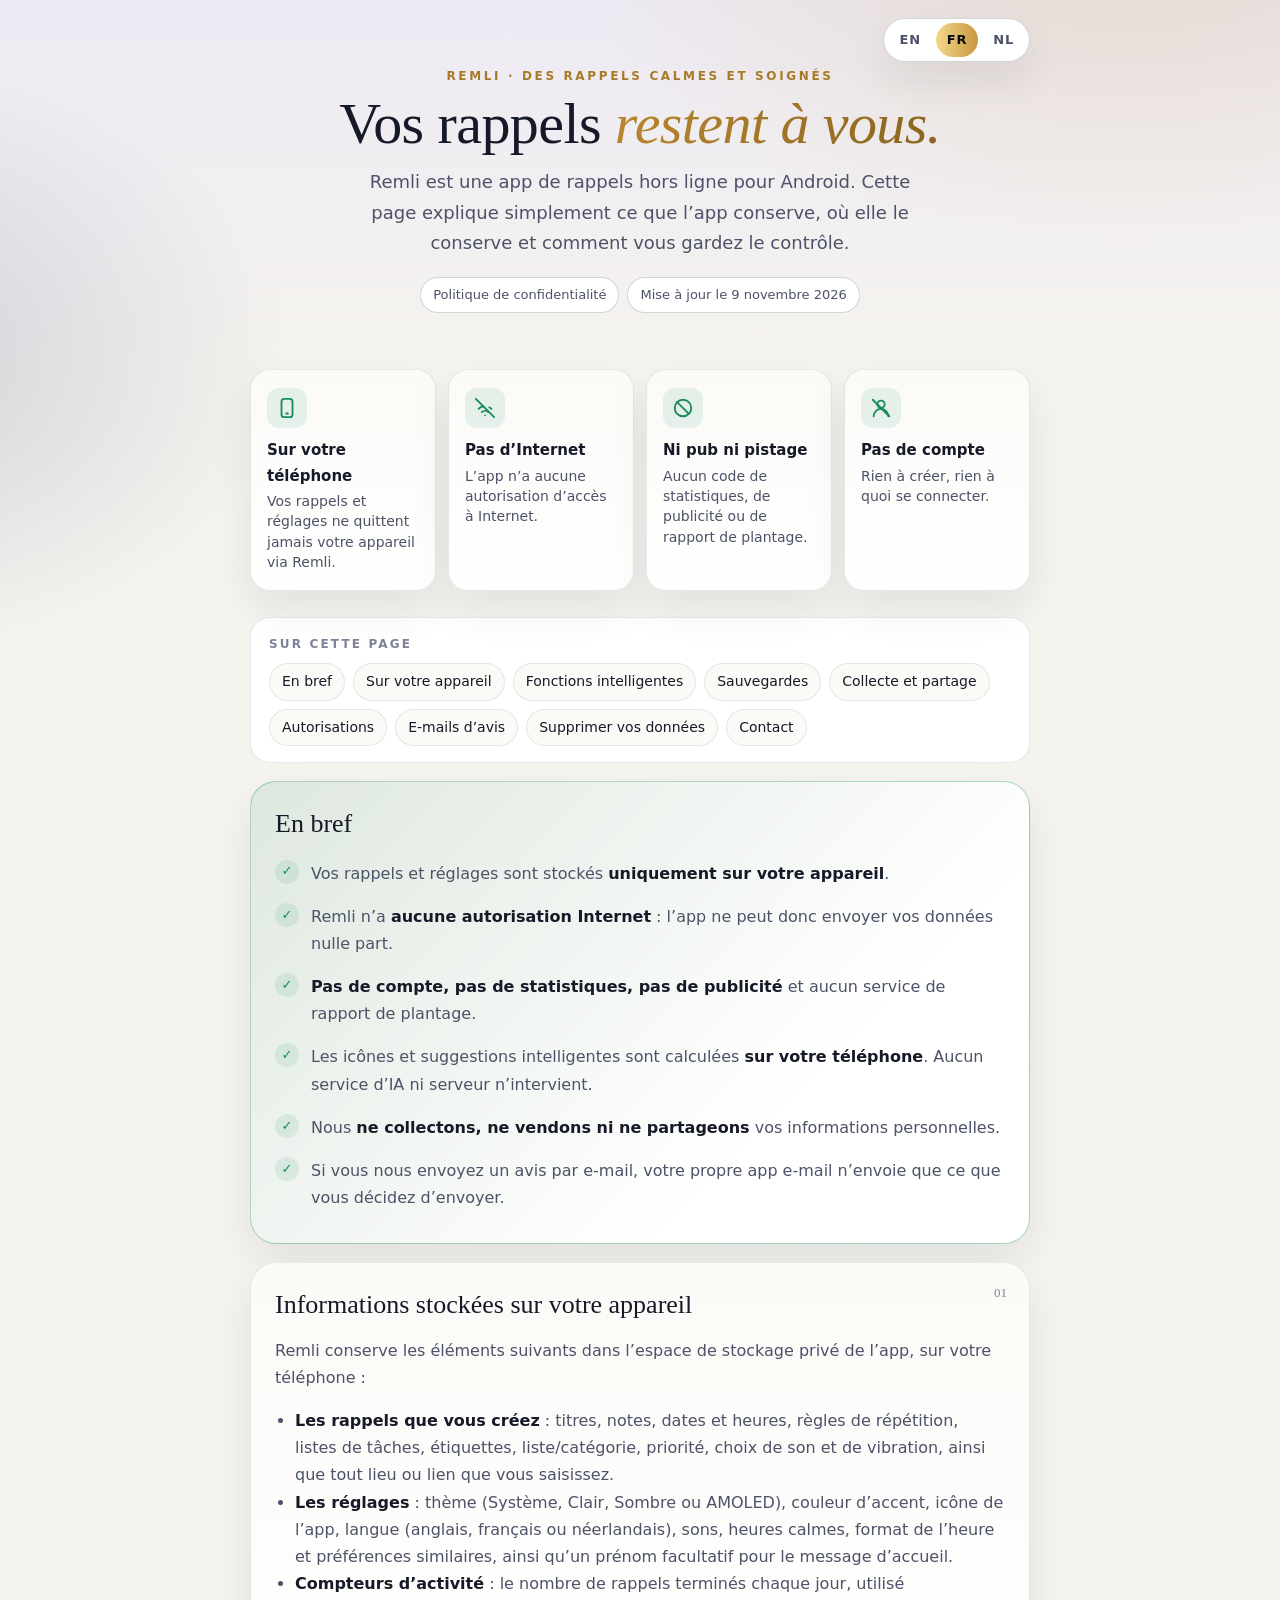
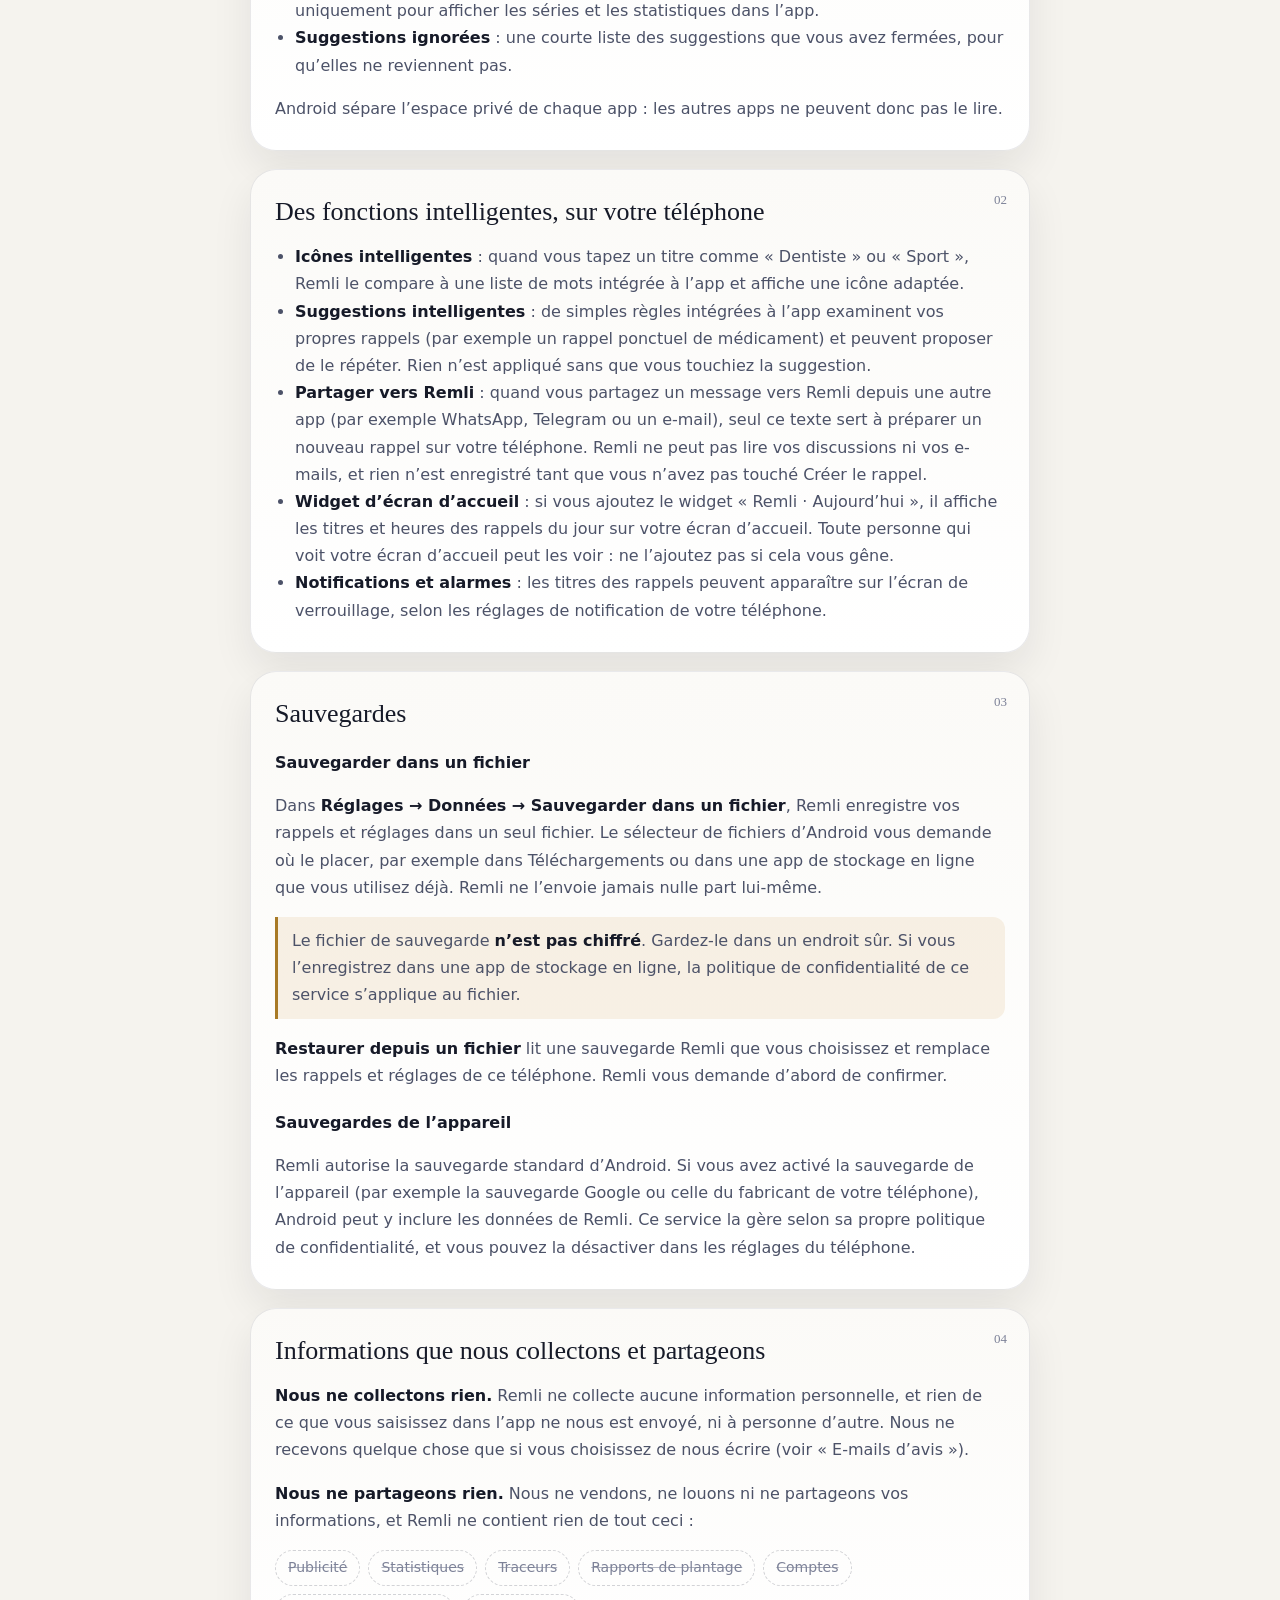
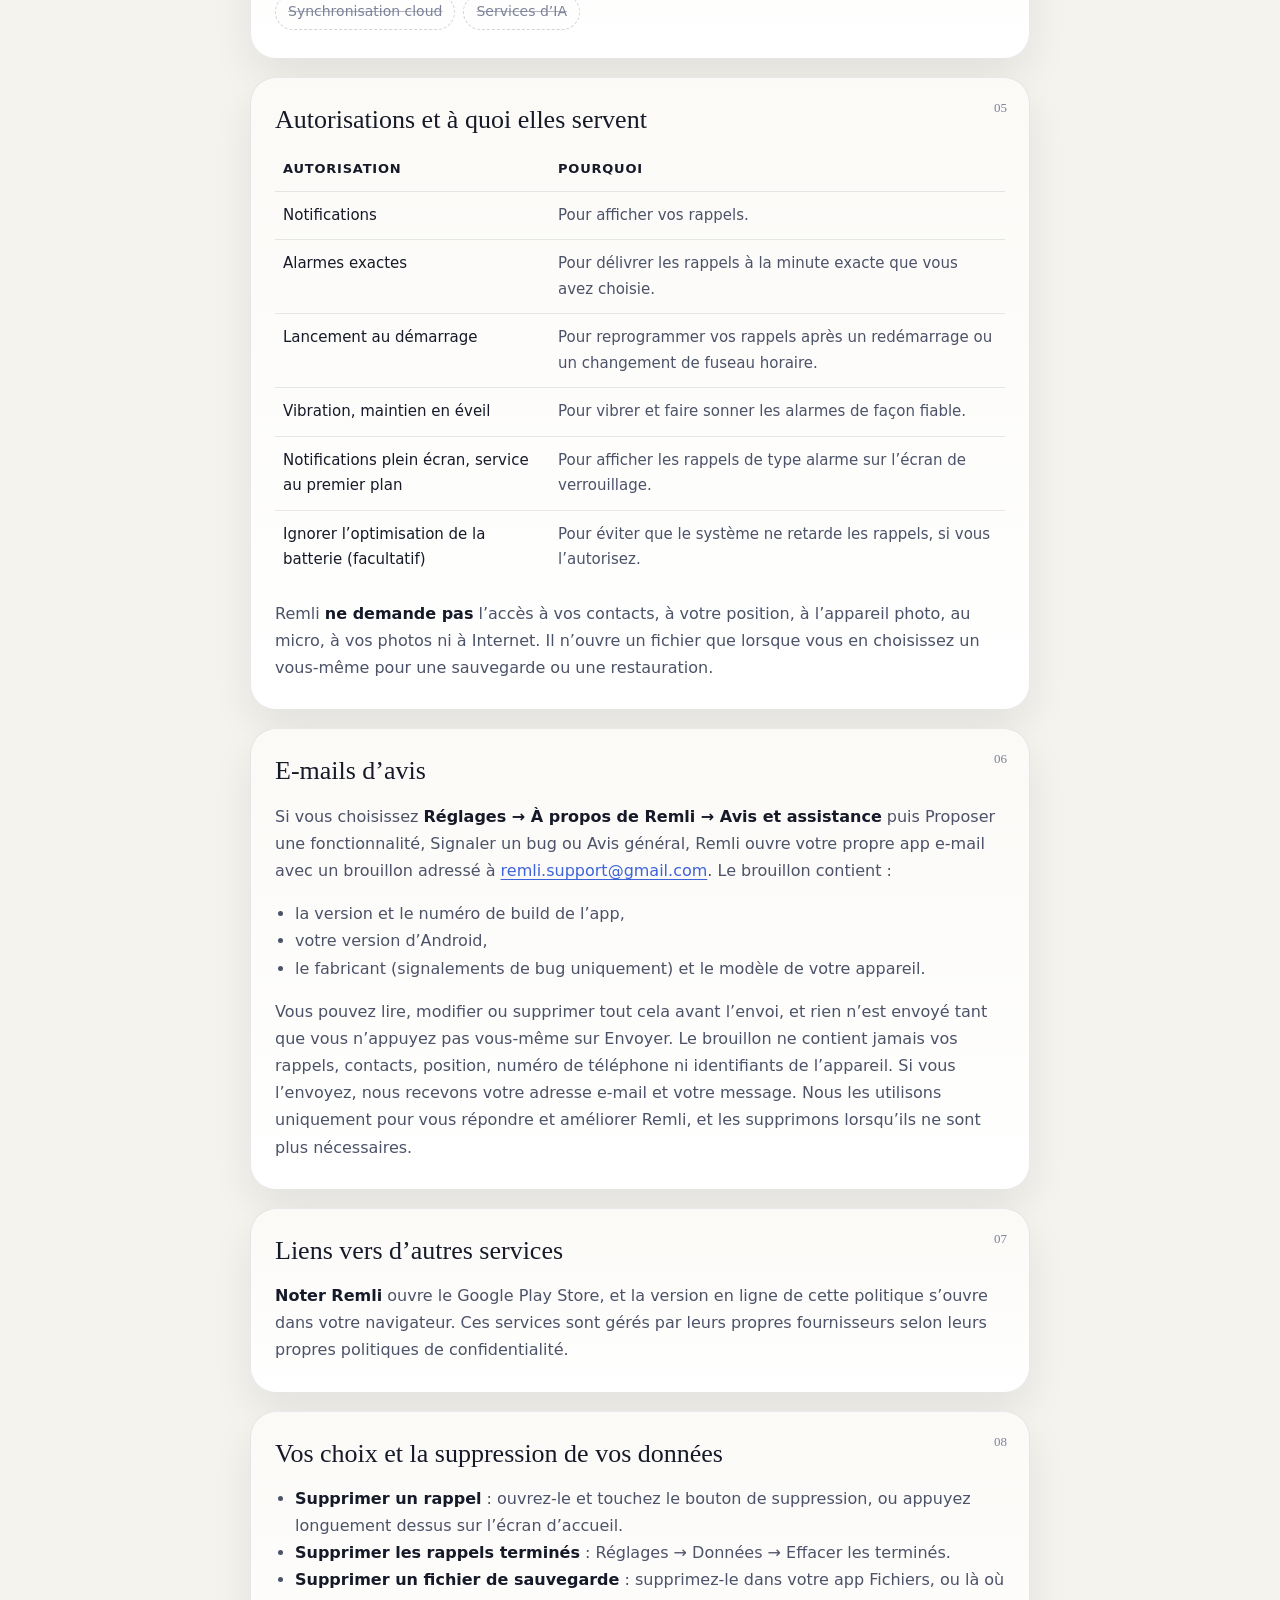
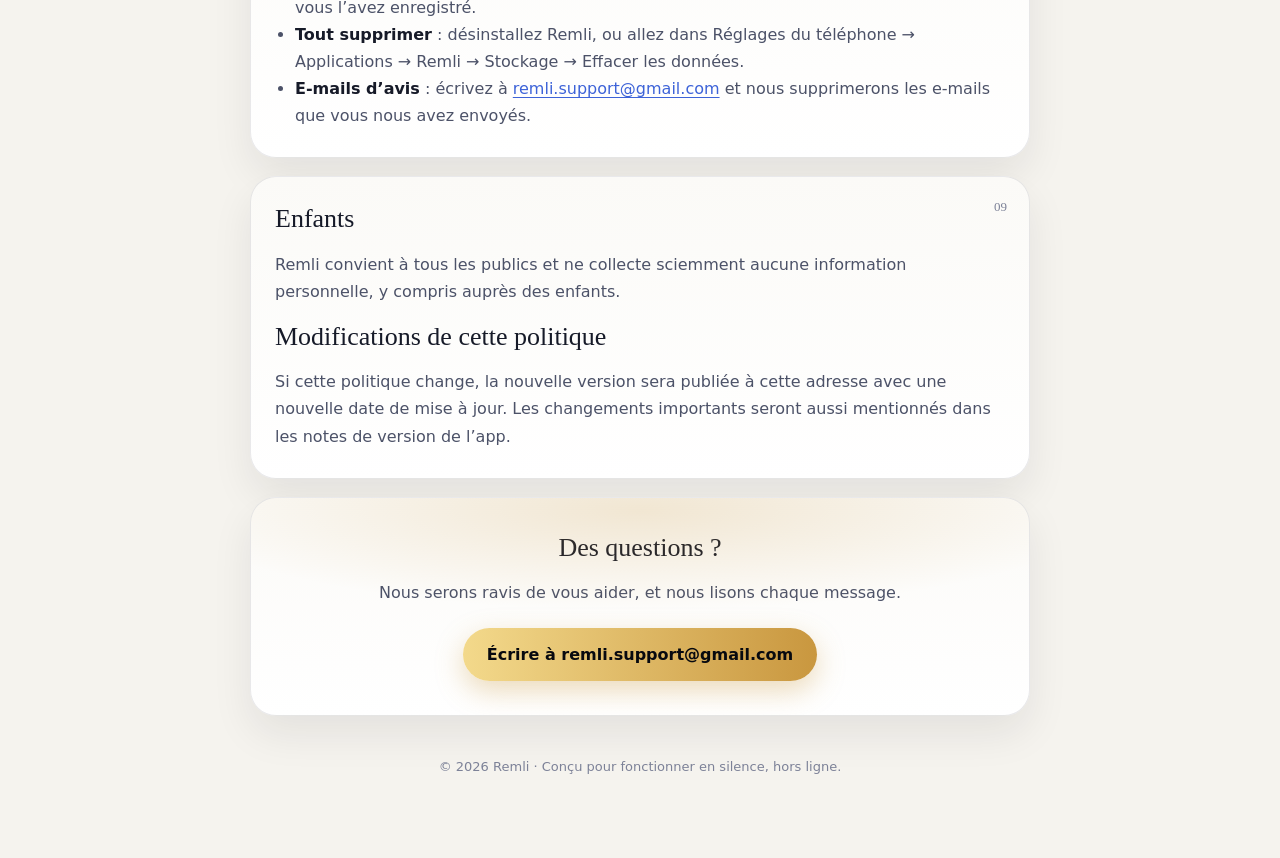
==== fr/index.html @ e9b21395 "Privacy policy in English, French and Dutch; remove old logo; use new Emerald icon for the tab Co-Au" ====
<!doctype html>
<html lang="fr">
<head>
<meta charset="utf-8">
<meta name="viewport" content="width=device-width, initial-scale=1">
<title>Remli – Politique de confidentialité</title>
<meta name="description" content="Comment Remli, l’app de rappels hors ligne pour Android, traite vos informations. En bref : tout reste sur votre téléphone.">
<meta name="robots" content="index, follow">
<meta name="theme-color" content="#07090f" media="(prefers-color-scheme: dark)">
<meta name="theme-color" content="#f5f3ee" media="(prefers-color-scheme: light)">
<meta property="og:title" content="Remli – Politique de confidentialité">
<meta property="og:description" content="Vos rappels restent sur votre téléphone. Pas de compte, pas de publicité, pas de pistage, pas d’accès à Internet.">
<meta property="og:type" content="website">
<link rel="alternate" hreflang="en" href="https://remli-app.github.io/privacy/">
<link rel="alternate" hreflang="fr" href="https://remli-app.github.io/privacy/fr/">
<link rel="alternate" hreflang="nl" href="https://remli-app.github.io/privacy/nl/">
<link rel="alternate" hreflang="x-default" href="https://remli-app.github.io/privacy/">
<link rel="icon" type="image/png" href="../favicon.png">
<link rel="apple-touch-icon" href="../apple-touch-icon.png">
<link rel="stylesheet" href="../style.css">
</head>
<body>
<div class="sky" aria-hidden="true"></div>
<main>
  <nav class="langs" aria-label="Langue">
    <a href="../?lang=en" hreflang="en" lang="en">EN</a>
    <a href="./" hreflang="fr" lang="fr" aria-current="page">FR</a>
    <a href="../nl/" hreflang="nl" lang="nl">NL</a>
  </nav>
  <header class="hero">
    <p class="over">Remli · Des rappels calmes et soignés</p>
    <h1>Vos rappels <em>restent à vous.</em></h1>
    <p class="lede">Remli est une app de rappels hors ligne pour Android. Cette page explique simplement ce que l’app conserve, où elle le conserve et comment vous gardez le contrôle.</p>
    <div class="meta"><span class="pill">Politique de confidentialité</span><span class="pill">Mise à jour le 9 novembre 2026</span></div>
  </header>

  <div class="glance reveal" role="list">
    <div class="tile" role="listitem"><div class="ic"><svg viewBox="0 0 24 24" fill="none" stroke="currentColor" stroke-width="2" stroke-linecap="round" stroke-linejoin="round"><rect x="6" y="2" width="12" height="20" rx="3"/><path d="M11 18h2"/></svg></div><b>Sur votre téléphone</b><span>Vos rappels et réglages ne quittent jamais votre appareil via Remli.</span></div>
    <div class="tile" role="listitem"><div class="ic"><svg viewBox="0 0 24 24" fill="none" stroke="currentColor" stroke-width="2" stroke-linecap="round" stroke-linejoin="round"><path d="M2 2l20 20"/><path d="M8.5 16.5a5 5 0 0 1 7 0"/><path d="M5 12.9a10 10 0 0 1 5.2-2.8"/><path d="M19 12.9a10 10 0 0 0-2.3-1.6"/><path d="M12 20h.01"/></svg></div><b>Pas d’Internet</b><span>L’app n’a aucune autorisation d’accès à Internet.</span></div>
    <div class="tile" role="listitem"><div class="ic"><svg viewBox="0 0 24 24" fill="none" stroke="currentColor" stroke-width="2" stroke-linecap="round" stroke-linejoin="round"><circle cx="12" cy="12" r="9"/><path d="M5.6 5.6l12.8 12.8"/></svg></div><b>Ni pub ni pistage</b><span>Aucun code de statistiques, de publicité ou de rapport de plantage.</span></div>
    <div class="tile" role="listitem"><div class="ic"><svg viewBox="0 0 24 24" fill="none" stroke="currentColor" stroke-width="2" stroke-linecap="round" stroke-linejoin="round"><circle cx="12" cy="8" r="4"/><path d="M4 21a8 8 0 0 1 16 0"/><path d="M3 3l18 18"/></svg></div><b>Pas de compte</b><span>Rien à créer, rien à quoi se connecter.</span></div>
  </div>

  <nav class="toc reveal" aria-label="Sommaire">
    <p>Sur cette page</p>
    <ol>
      <li><a href="#summary">En bref</a></li>
      <li><a href="#stored">Sur votre appareil</a></li>
      <li><a href="#features">Fonctions intelligentes</a></li>
      <li><a href="#backups">Sauvegardes</a></li>
      <li><a href="#collect">Collecte et partage</a></li>
      <li><a href="#perms">Autorisations</a></li>
      <li><a href="#feedback">E-mails d’avis</a></li>
      <li><a href="#choices">Supprimer vos données</a></li>
      <li><a href="#contact">Contact</a></li>
    </ol>
  </nav>

  <section class="card summary reveal" aria-labelledby="summary">
    <h2 id="summary">En bref</h2>
    <ul class="checks">
      <li>Vos rappels et réglages sont stockés <strong>uniquement sur votre appareil</strong>.</li>
      <li>Remli n’a <strong>aucune autorisation Internet</strong> : l’app ne peut donc envoyer vos données nulle part.</li>
      <li><strong>Pas de compte, pas de statistiques, pas de publicité</strong> et aucun service de rapport de plantage.</li>
      <li>Les icônes et suggestions intelligentes sont calculées <strong>sur votre téléphone</strong>. Aucun service d’IA ni serveur n’intervient.</li>
      <li>Nous <strong>ne collectons, ne vendons ni ne partageons</strong> vos informations personnelles.</li>
      <li>Si vous nous envoyez un avis par e-mail, votre propre app e-mail n’envoie que ce que vous décidez d’envoyer.</li>
    </ul>
  </section>

  <section class="card reveal" aria-labelledby="stored">
    <span class="num">01</span>
    <h2 id="stored">Informations stockées sur votre appareil</h2>
    <p>Remli conserve les éléments suivants dans l’espace de stockage privé de l’app, sur votre téléphone :</p>
    <ul>
      <li><strong>Les rappels que vous créez</strong> : titres, notes, dates et heures, règles de répétition, listes de tâches, étiquettes, liste/catégorie, priorité, choix de son et de vibration, ainsi que tout lieu ou lien que vous saisissez.</li>
      <li><strong>Les réglages</strong> : thème (Système, Clair, Sombre ou AMOLED), couleur d’accent, icône de l’app, langue (anglais, français ou néerlandais), sons, heures calmes, format de l’heure et préférences similaires, ainsi qu’un prénom facultatif pour le message d’accueil.</li>
      <li><strong>Compteurs d’activité</strong> : le nombre de rappels terminés chaque jour, utilisé uniquement pour afficher les séries et les statistiques dans l’app.</li>
      <li><strong>Suggestions ignorées</strong> : une courte liste des suggestions que vous avez fermées, pour qu’elles ne reviennent pas.</li>
    </ul>
    <p>Android sépare l’espace privé de chaque app : les autres apps ne peuvent donc pas le lire.</p>
  </section>

  <section class="card reveal" aria-labelledby="features">
    <span class="num">02</span>
    <h2 id="features">Des fonctions intelligentes, sur votre téléphone</h2>
    <ul>
      <li><strong>Icônes intelligentes</strong> : quand vous tapez un titre comme « Dentiste » ou « Sport », Remli le compare à une liste de mots intégrée à l’app et affiche une icône adaptée.</li>
      <li><strong>Suggestions intelligentes</strong> : de simples règles intégrées à l’app examinent vos propres rappels (par exemple un rappel ponctuel de médicament) et peuvent proposer de le répéter. Rien n’est appliqué sans que vous touchiez la suggestion.</li>
      <li><strong>Partager vers Remli</strong> : quand vous partagez un message vers Remli depuis une autre app (par exemple WhatsApp, Telegram ou un e-mail), seul ce texte sert à préparer un nouveau rappel sur votre téléphone. Remli ne peut pas lire vos discussions ni vos e-mails, et rien n’est enregistré tant que vous n’avez pas touché Créer le rappel.</li>
      <li><strong>Widget d’écran d’accueil</strong> : si vous ajoutez le widget « Remli · Aujourd’hui », il affiche les titres et heures des rappels du jour sur votre écran d’accueil. Toute personne qui voit votre écran d’accueil peut les voir : ne l’ajoutez pas si cela vous gêne.</li>
      <li><strong>Notifications et alarmes</strong> : les titres des rappels peuvent apparaître sur l’écran de verrouillage, selon les réglages de notification de votre téléphone.</li>
    </ul>
  </section>

  <section class="card reveal" aria-labelledby="backups">
    <span class="num">03</span>
    <h2 id="backups">Sauvegardes</h2>
    <h3>Sauvegarder dans un fichier</h3>
    <p>Dans <strong>Réglages → Données → Sauvegarder dans un fichier</strong>, Remli enregistre vos rappels et réglages dans un seul fichier. Le sélecteur de fichiers d’Android vous demande où le placer, par exemple dans Téléchargements ou dans une app de stockage en ligne que vous utilisez déjà. Remli ne l’envoie jamais nulle part lui-même.</p>
    <div class="note"><p>Le fichier de sauvegarde <strong>n’est pas chiffré</strong>. Gardez-le dans un endroit sûr. Si vous l’enregistrez dans une app de stockage en ligne, la politique de confidentialité de ce service s’applique au fichier.</p></div>
    <p><strong>Restaurer depuis un fichier</strong> lit une sauvegarde Remli que vous choisissez et remplace les rappels et réglages de ce téléphone. Remli vous demande d’abord de confirmer.</p>
    <h3>Sauvegardes de l’appareil</h3>
    <p>Remli autorise la sauvegarde standard d’Android. Si vous avez activé la sauvegarde de l’appareil (par exemple la sauvegarde Google ou celle du fabricant de votre téléphone), Android peut y inclure les données de Remli. Ce service la gère selon sa propre politique de confidentialité, et vous pouvez la désactiver dans les réglages du téléphone.</p>
  </section>

  <section class="card reveal" aria-labelledby="collect">
    <span class="num">04</span>
    <h2 id="collect">Informations que nous collectons et partageons</h2>
    <p><strong>Nous ne collectons rien.</strong> Remli ne collecte aucune information personnelle, et rien de ce que vous saisissez dans l’app ne nous est envoyé, ni à personne d’autre. Nous ne recevons quelque chose que si vous choisissez de nous écrire (voir « E-mails d’avis »).</p>
    <p><strong>Nous ne partageons rien.</strong> Nous ne vendons, ne louons ni ne partageons vos informations, et Remli ne contient rien de tout ceci :</p>
    <ul class="no" aria-label="Absent de Remli">
      <li>Publicité</li><li>Statistiques</li><li>Traceurs</li><li>Rapports de plantage</li><li>Comptes</li><li>Synchronisation cloud</li><li>Services d’IA</li>
    </ul>
  </section>

  <section class="card reveal" aria-labelledby="perms">
    <span class="num">05</span>
    <h2 id="perms">Autorisations et à quoi elles servent</h2>
    <table>
      <thead><tr><th scope="col">Autorisation</th><th scope="col">Pourquoi</th></tr></thead>
      <tbody>
        <tr><td>Notifications</td><td>Pour afficher vos rappels.</td></tr>
        <tr><td>Alarmes exactes</td><td>Pour délivrer les rappels à la minute exacte que vous avez choisie.</td></tr>
        <tr><td>Lancement au démarrage</td><td>Pour reprogrammer vos rappels après un redémarrage ou un changement de fuseau horaire.</td></tr>
        <tr><td>Vibration, maintien en éveil</td><td>Pour vibrer et faire sonner les alarmes de façon fiable.</td></tr>
        <tr><td>Notifications plein écran, service au premier plan</td><td>Pour afficher les rappels de type alarme sur l’écran de verrouillage.</td></tr>
        <tr><td>Ignorer l’optimisation de la batterie (facultatif)</td><td>Pour éviter que le système ne retarde les rappels, si vous l’autorisez.</td></tr>
      </tbody>
    </table>
    <p>Remli <strong>ne demande pas</strong> l’accès à vos contacts, à votre position, à l’appareil photo, au micro, à vos photos ni à Internet. Il n’ouvre un fichier que lorsque vous en choisissez un vous-même pour une sauvegarde ou une restauration.</p>
  </section>

  <section class="card reveal" aria-labelledby="feedback">
    <span class="num">06</span>
    <h2 id="feedback">E-mails d’avis</h2>
    <p>Si vous choisissez <strong>Réglages → À propos de Remli → Avis et assistance</strong> puis Proposer une fonctionnalité, Signaler un bug ou Avis général, Remli ouvre votre propre app e-mail avec un brouillon adressé à <a href="mailto:remli.support@gmail.com">remli.support@gmail.com</a>. Le brouillon contient :</p>
    <ul>
      <li>la version et le numéro de build de l’app,</li>
      <li>votre version d’Android,</li>
      <li>le fabricant (signalements de bug uniquement) et le modèle de votre appareil.</li>
    </ul>
    <p>Vous pouvez lire, modifier ou supprimer tout cela avant l’envoi, et rien n’est envoyé tant que vous n’appuyez pas vous-même sur Envoyer. Le brouillon ne contient jamais vos rappels, contacts, position, numéro de téléphone ni identifiants de l’appareil. Si vous l’envoyez, nous recevons votre adresse e-mail et votre message. Nous les utilisons uniquement pour vous répondre et améliorer Remli, et les supprimons lorsqu’ils ne sont plus nécessaires.</p>
  </section>

  <section class="card reveal" aria-labelledby="links">
    <span class="num">07</span>
    <h2 id="links">Liens vers d’autres services</h2>
    <p><strong>Noter Remli</strong> ouvre le Google Play Store, et la version en ligne de cette politique s’ouvre dans votre navigateur. Ces services sont gérés par leurs propres fournisseurs selon leurs propres politiques de confidentialité.</p>
  </section>

  <section class="card reveal" id="delete" aria-labelledby="choices">
    <span class="num">08</span>
    <h2 id="choices">Vos choix et la suppression de vos données</h2>
    <ul>
      <li><strong>Supprimer un rappel</strong> : ouvrez-le et touchez le bouton de suppression, ou appuyez longuement dessus sur l’écran d’accueil.</li>
      <li><strong>Supprimer les rappels terminés</strong> : Réglages → Données → Effacer les terminés.</li>
      <li><strong>Supprimer un fichier de sauvegarde</strong> : supprimez-le dans votre app Fichiers, ou là où vous l’avez enregistré.</li>
      <li><strong>Tout supprimer</strong> : désinstallez Remli, ou allez dans Réglages du téléphone → Applications → Remli → Stockage → Effacer les données.</li>
      <li><strong>E-mails d’avis</strong> : écrivez à <a href="mailto:remli.support@gmail.com">remli.support@gmail.com</a> et nous supprimerons les e-mails que vous nous avez envoyés.</li>
    </ul>
  </section>

  <section class="card reveal" aria-labelledby="children">
    <span class="num">09</span>
    <h2 id="children">Enfants</h2>
    <p>Remli convient à tous les publics et ne collecte sciemment aucune information personnelle, y compris auprès des enfants.</p>
    <h2 id="changes">Modifications de cette politique</h2>
    <p>Si cette politique change, la nouvelle version sera publiée à cette adresse avec une nouvelle date de mise à jour. Les changements importants seront aussi mentionnés dans les notes de version de l’app.</p>
  </section>

  <section class="card contact reveal" aria-labelledby="contact">
    <h2 id="contact" style="margin-right:0">Des questions ?</h2>
    <p>Nous serons ravis de vous aider, et nous lisons chaque message.</p>
    <a class="btn" href="mailto:remli.support@gmail.com?subject=Remli%20-%20Question%20de%20confidentialit%C3%A9">Écrire à remli.support@gmail.com</a>
  </section>

  <footer>© 2026 Remli · Conçu pour fonctionner en silence, hors ligne.</footer>
</main>
<a class="top" href="#" aria-label="Retour en haut">↑</a>
<script src="../site.js"></script>
</body>
</html>
---- style.css ----
:root {
  --bg: #07090f; --bg2: #0b0e18;
  --surface: #111522; --surface-hi: #181d2d;
  --line: rgba(255,255,255,.08); --line-hi: rgba(255,255,255,.16);
  --text: #f4f1ea; --dim: #a3a8ba; --faint: #6b7186;
  --gold: #e8c67a; --gold-deep: #c9973f; --gold-soft: rgba(232,198,122,.14);
  --blue: #8ab4ff; --ok: #6ee7b7; --ok-soft: rgba(110,231,183,.14);
  --glow: rgba(76,111,255,.22); --shadow: 0 20px 50px rgba(0,0,0,.35);
  --star: 1;
}
@media (prefers-color-scheme: light) {
  :root {
    --bg: #f5f3ee; --bg2: #edeaf4;
    --surface: #ffffff; --surface-hi: #fbfaf7;
    --line: rgba(16,21,40,.09); --line-hi: rgba(16,21,40,.18);
    --text: #161a28; --dim: #4c5268; --faint: #7d8298;
    --gold: #a87a26; --gold-deep: #c9973f; --gold-soft: rgba(201,151,63,.12);
    --blue: #3d63d8; --ok: #178a5e; --ok-soft: rgba(23,138,94,.10);
    --glow: rgba(201,151,63,.20); --shadow: 0 18px 40px rgba(22,26,40,.08);
    --star: 0;
  }
}
* { box-sizing: border-box; }
html { -webkit-text-size-adjust: 100%; scroll-behavior: smooth; scroll-padding-top: 20px; }
body {
  margin: 0; color: var(--text); background: var(--bg);
  font: 16px/1.7 system-ui, -apple-system, "Segoe UI", Roboto, "Helvetica Neue", Arial, sans-serif;
  overflow-x: hidden;
}
/* Night sky behind everything */
.sky { position: fixed; inset: 0; z-index: -1; pointer-events: none;
       background: radial-gradient(900px 520px at 88% -8%, var(--glow), transparent 62%),
                   radial-gradient(700px 500px at -10% 40%, rgba(44,58,120,.18), transparent 60%),
                   linear-gradient(180deg, var(--bg2), var(--bg) 40%); }
.sky i { position: absolute; width: 2px; height: 2px; border-radius: 50%; background: #fff;
         opacity: calc(var(--star) * .5); animation: twinkle 5s ease-in-out infinite; }
@keyframes twinkle { 50% { opacity: calc(var(--star) * .1); } }

main { max-width: 820px; margin: 0 auto; padding: 56px 20px 80px; }

/* Hero */
.hero { text-align: center; padding: 10px 0 26px; }
.over { color: var(--gold); letter-spacing: .22em; font-size: 12px; font-weight: 700; text-transform: uppercase; margin: 0; }
h1 { font-family: Georgia, "Times New Roman", serif; font-weight: 400; font-size: clamp(38px, 8vw, 58px);
     line-height: 1.05; margin: 8px 0 12px; letter-spacing: -.01em; }
h1 em { font-style: italic; background: linear-gradient(90deg, #f3d98b, var(--gold-deep));
        -webkit-background-clip: text; background-clip: text; color: transparent; }
.lede { max-width: 560px; margin: 0 auto; color: var(--dim); font-size: 18px; }
.meta { display: inline-flex; gap: 8px; flex-wrap: wrap; justify-content: center; margin-top: 18px; }
.pill { font-size: 13px; color: var(--dim); padding: 6px 12px; border-radius: 999px; border: 1px solid var(--line-hi); background: var(--surface); }

/* At a glance */
.glance { display: grid; grid-template-columns: repeat(auto-fit, minmax(148px, 1fr)); gap: 12px; margin: 30px 0 10px; }
.tile { background: linear-gradient(180deg, var(--surface-hi), var(--surface)); border: 1px solid var(--line);
        border-radius: 20px; padding: 18px 16px; box-shadow: var(--shadow); transition: transform .25s ease, border-color .25s ease; }
.tile:hover { transform: translateY(-3px); border-color: var(--line-hi); }
.tile .ic { width: 40px; height: 40px; border-radius: 12px; display: grid; place-items: center; background: var(--ok-soft); color: var(--ok); margin-bottom: 10px; }
.tile .ic svg { width: 22px; height: 22px; }
.tile b { display: block; font-size: 15px; }
.tile span { display: block; color: var(--dim); font-size: 14px; line-height: 1.45; margin-top: 2px; }

/* Contents */
nav.toc { margin: 26px 0 8px; padding: 16px 18px; border-radius: 20px; border: 1px solid var(--line); background: var(--surface); }
nav.toc p { margin: 0 0 8px; font-size: 12px; letter-spacing: .18em; text-transform: uppercase; color: var(--faint); font-weight: 700; }
nav.toc ol { margin: 0; padding: 0; list-style: none; display: flex; flex-wrap: wrap; gap: 8px; counter-reset: c; }
nav.toc a { display: inline-block; text-decoration: none; color: var(--text); font-size: 14px; padding: 6px 12px;
            border-radius: 999px; border: 1px solid var(--line); background: var(--surface-hi); transition: border-color .2s, color .2s; }
nav.toc a:hover { border-color: var(--gold); color: var(--gold); }

/* Sections */
.card { position: relative; background: linear-gradient(180deg, var(--surface-hi), var(--surface)); border: 1px solid var(--line);
        border-radius: 26px; padding: 26px 24px 12px; margin: 18px 0; box-shadow: var(--shadow); }
.card .num { position: absolute; top: 22px; right: 22px; font: 400 13px Georgia, serif; color: var(--faint); }
.summary { border-color: color-mix(in srgb, var(--ok) 35%, transparent);
           background: linear-gradient(135deg, var(--ok-soft), var(--surface) 70%); }
.checks { list-style: none; padding: 0; margin: 0 0 12px; }
.checks li { padding: 8px 0 8px 36px; position: relative; }
.checks li::before { content: "✓"; position: absolute; left: 0; top: 8px; width: 24px; height: 24px; border-radius: 50%;
                     background: var(--ok-soft); color: var(--ok); display: grid; place-items: center; font-size: 13px; font-weight: 700; }
h2 { font-family: Georgia, "Times New Roman", serif; font-weight: 400; font-size: 26px; line-height: 1.2; margin: 0 40px 12px 0; }
h3 { font-size: 16px; margin: 20px 0 6px; }
p, li { color: var(--dim); }
strong { color: var(--text); font-weight: 600; }
ul { padding-left: 20px; }
a { color: var(--blue); text-underline-offset: 3px; }
.note { border-left: 3px solid var(--gold); background: var(--gold-soft); padding: 10px 14px; border-radius: 0 12px 12px 0; margin: 14px 0; }
.note p { margin: 0; }

table { width: 100%; border-collapse: collapse; margin: 4px 0 14px; font-size: 15px; }
th, td { text-align: left; padding: 11px 8px; border-bottom: 1px solid var(--line); vertical-align: top; }
th { color: var(--text); font-weight: 600; font-size: 13px; letter-spacing: .06em; text-transform: uppercase; }
td { color: var(--dim); }
td:first-child { color: var(--text); }
tr:last-child td { border-bottom: 0; }
.no { display: flex; flex-wrap: wrap; gap: 8px; margin: 6px 0 16px; padding: 0; list-style: none; }
.no li { font-size: 14px; padding: 5px 12px; border-radius: 999px; border: 1px dashed var(--line-hi); color: var(--faint); text-decoration: line-through; text-decoration-color: color-mix(in srgb, var(--faint) 60%, transparent); }

.contact { text-align: center; padding: 34px 24px; overflow: hidden; }
.contact::before { content: ""; position: absolute; inset: -40% -10% auto; height: 200px;
                   background: radial-gradient(closest-side, var(--glow), transparent); pointer-events: none; }
.btn { position: relative; display: inline-block; margin-top: 6px; padding: 13px 24px; border-radius: 999px; text-decoration: none; font-weight: 700;
       color: #07090f; background: linear-gradient(90deg, #f3d98b, #c9973f); box-shadow: 0 10px 28px rgba(201,151,63,.35);
       transition: transform .2s ease, box-shadow .2s ease; }
.btn:hover { transform: translateY(-2px); box-shadow: 0 14px 34px rgba(201,151,63,.45); }
footer { text-align: center; color: var(--faint); font-size: 13px; margin-top: 40px; }

.top { position: fixed; right: 18px; bottom: 18px; width: 44px; height: 44px; border-radius: 50%; display: grid; place-items: center;
       background: var(--surface-hi); border: 1px solid var(--line-hi); color: var(--text); text-decoration: none; font-size: 18px;
       box-shadow: var(--shadow); opacity: 0; transform: translateY(10px); transition: opacity .3s, transform .3s; pointer-events: none; }
.top.show { opacity: 1; transform: none; pointer-events: auto; }

/* Gentle reveal on scroll (only when JS runs and motion is welcome) */
.js .reveal { opacity: 0; transform: translateY(16px); transition: opacity .6s ease, transform .6s ease; }
.js .reveal.in { opacity: 1; transform: none; }
@media (prefers-reduced-motion: reduce) {
  *, *::before { animation: none !important; transition: none !important; }
  .js .reveal { opacity: 1; transform: none; }
}
@media (max-width: 520px) {
  main { padding-top: 40px; }
  .card { padding: 22px 18px 8px; border-radius: 22px; }
  .card .num { display: none; } h2 { margin-right: 0; }
  .lede { font-size: 16px; }
}
@media print { .sky, .top, nav.toc { display: none; } .card { box-shadow: none; } }

/* Language switcher */
.langs { position: absolute; top: 18px; right: 20px; display: flex; gap: 4px; padding: 4px; border-radius: 999px;
         background: var(--surface); border: 1px solid var(--line-hi); box-shadow: var(--shadow); z-index: 2; }
.langs a { font-size: 13px; font-weight: 700; letter-spacing: .06em; text-decoration: none; color: var(--dim);
           padding: 6px 11px; border-radius: 999px; transition: background .2s, color .2s; }
.langs a:hover { color: var(--text); }
.langs a[aria-current="page"] { background: linear-gradient(90deg, #f3d98b, #c9973f); color: #07090f; }
main { position: relative; }
@media (max-width: 520px) { .langs { top: 12px; right: 12px; } .hero { padding-top: 34px; } }

/* Deeper gold on light backgrounds so the headline stays easy to read. */
@media (prefers-color-scheme: light) { h1 em { background: linear-gradient(90deg, #b8862e, #8a6420); -webkit-background-clip: text; background-clip: text; } }
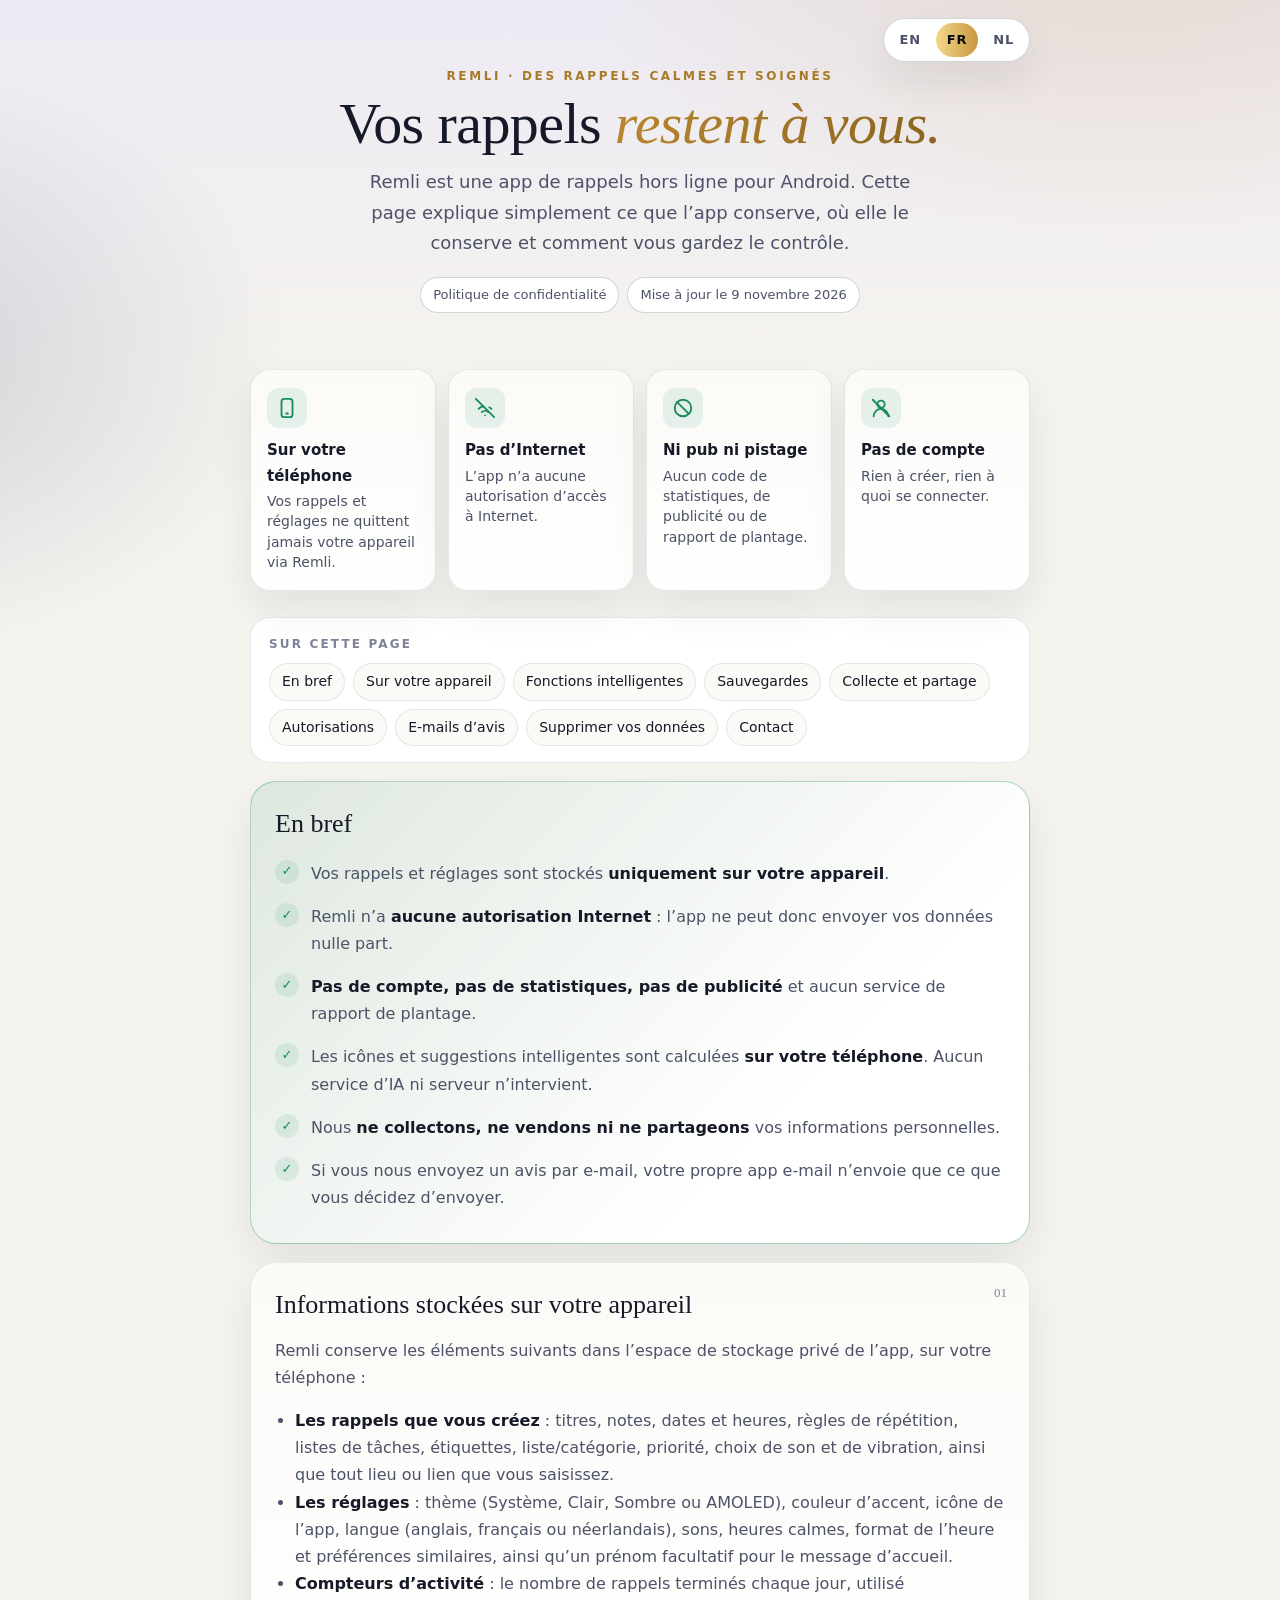
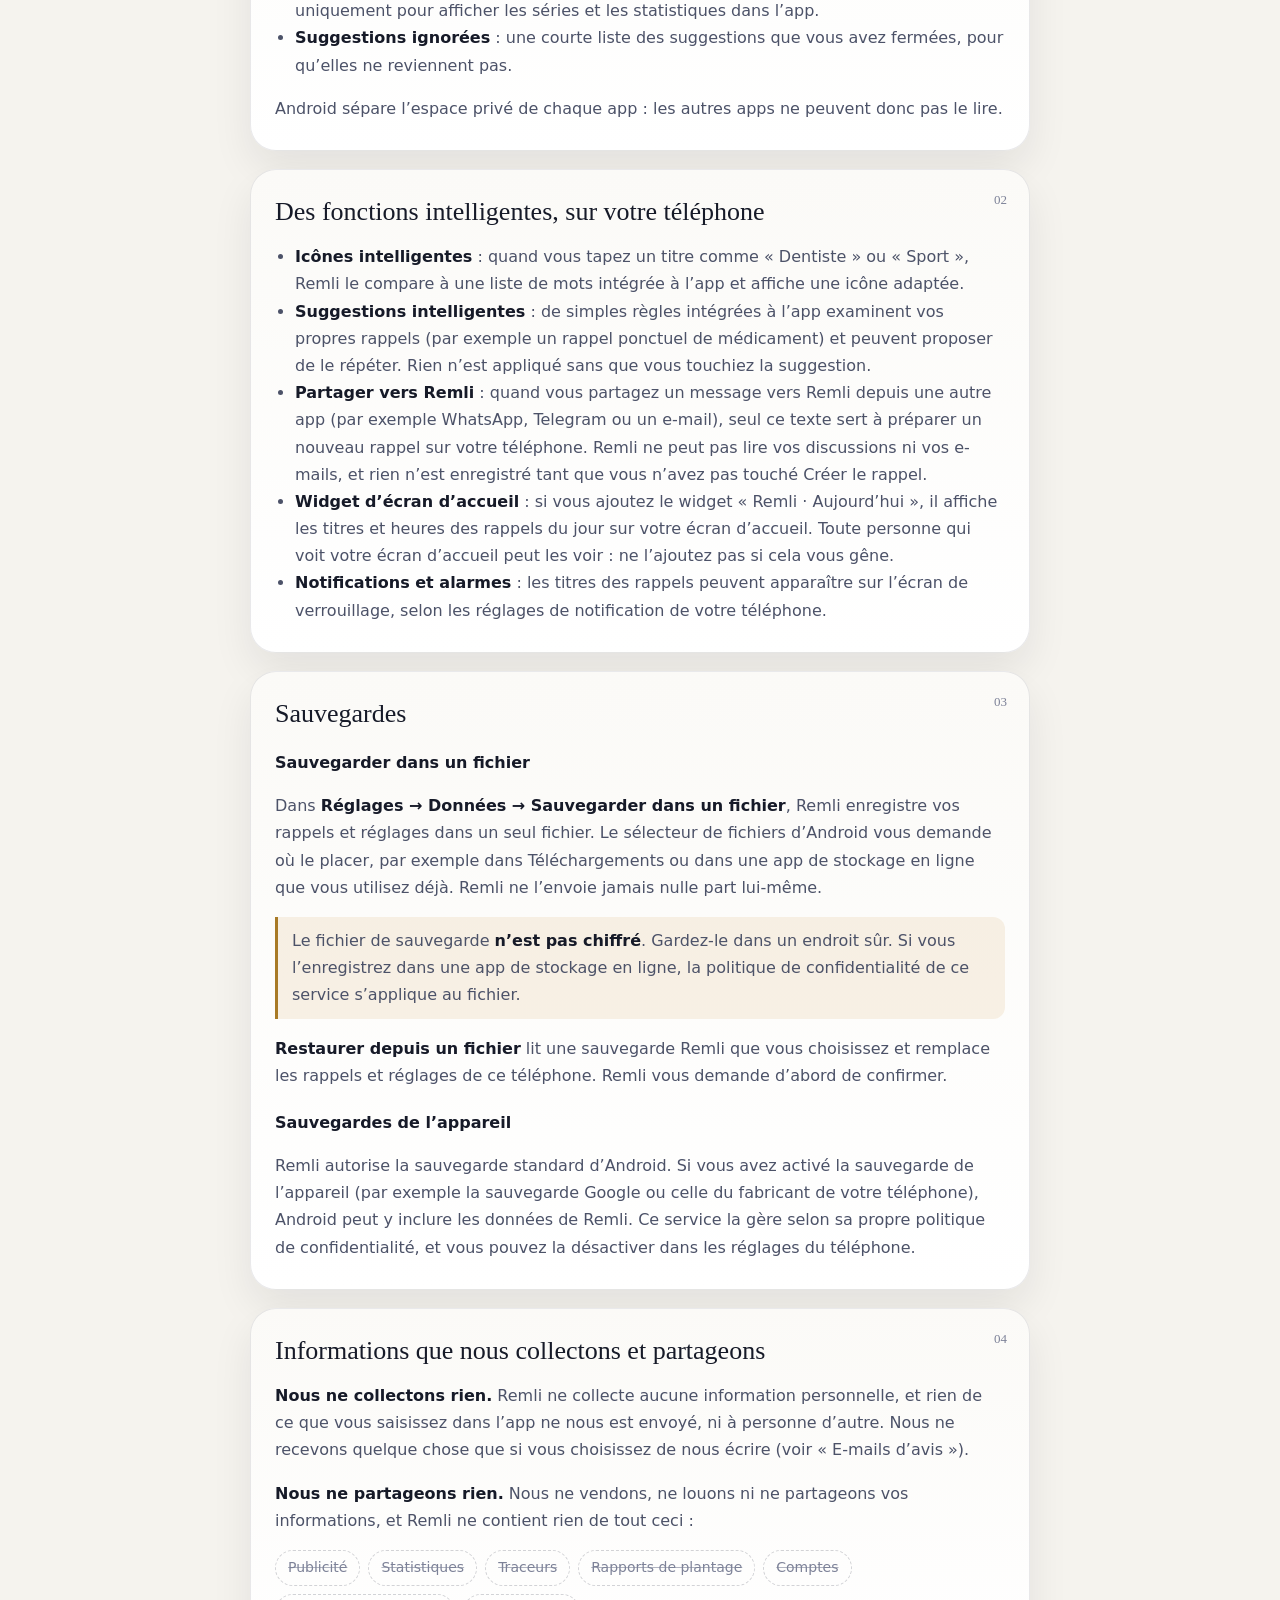
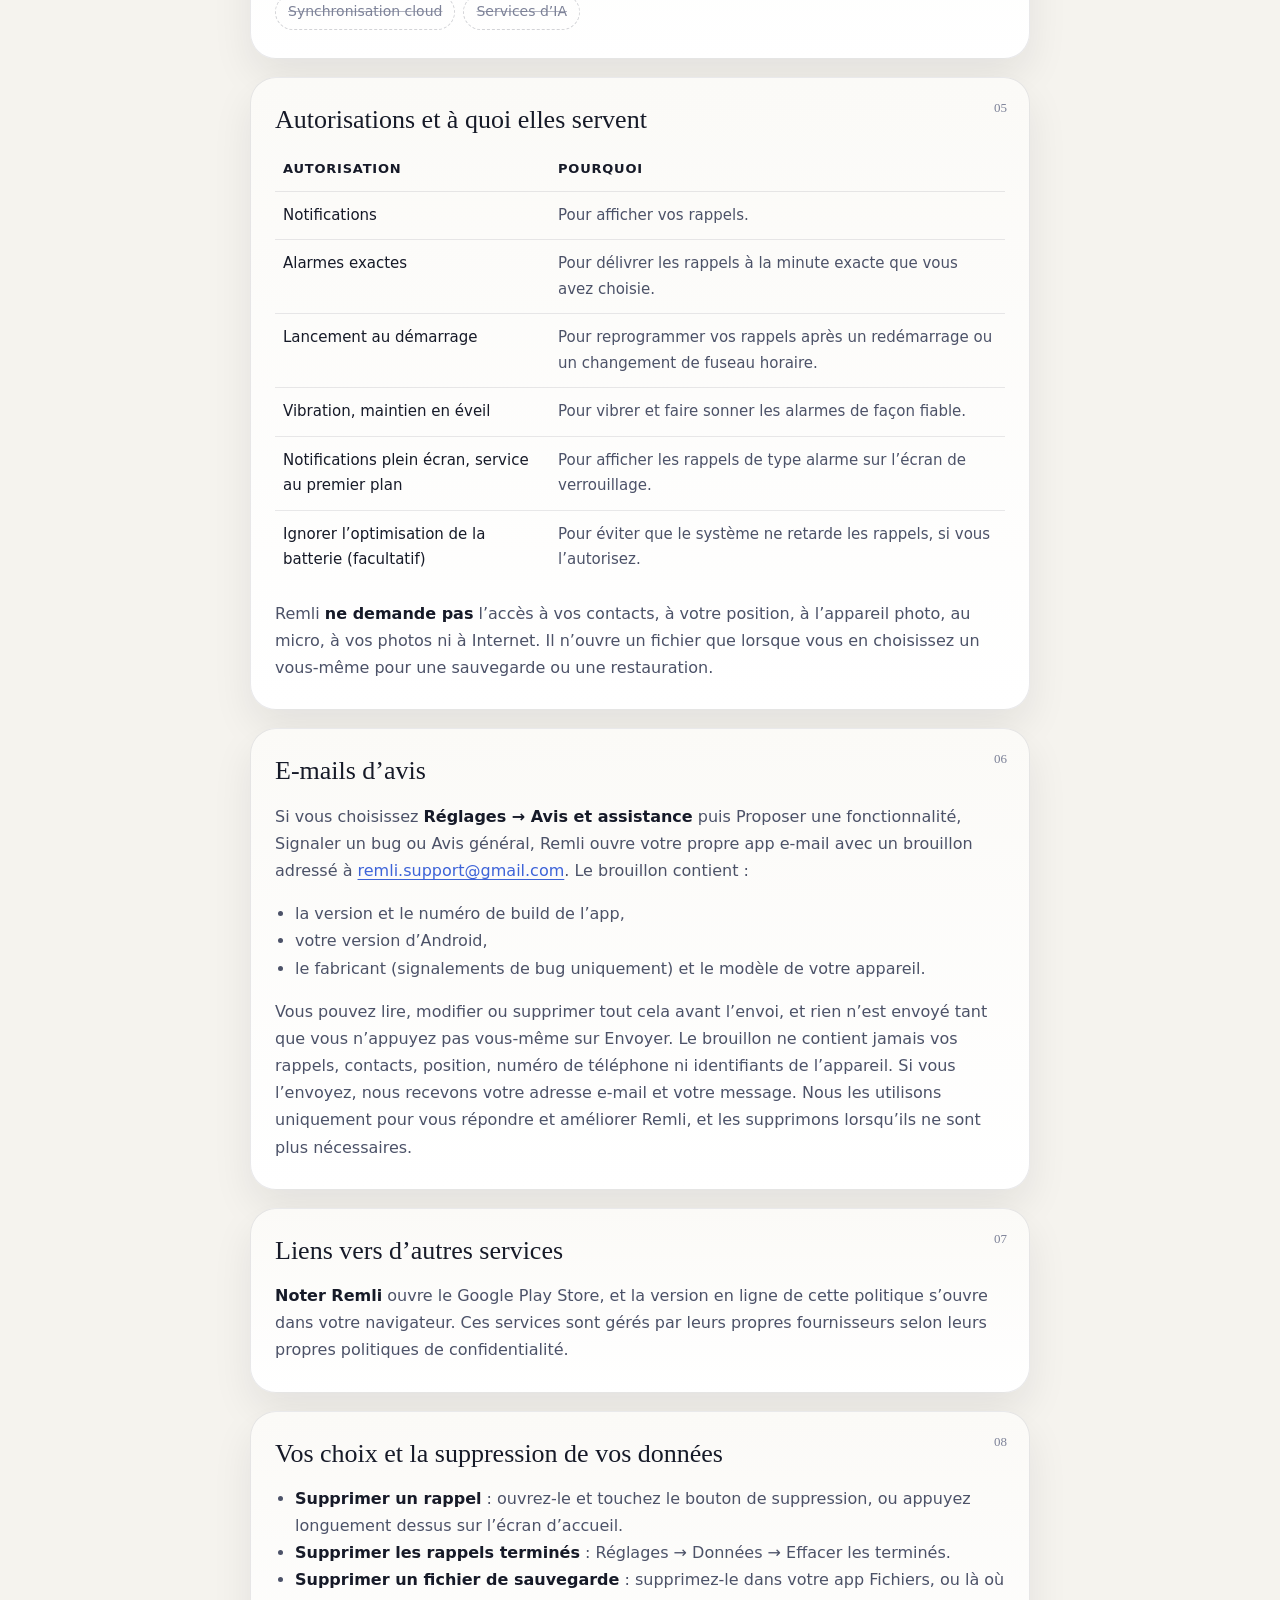
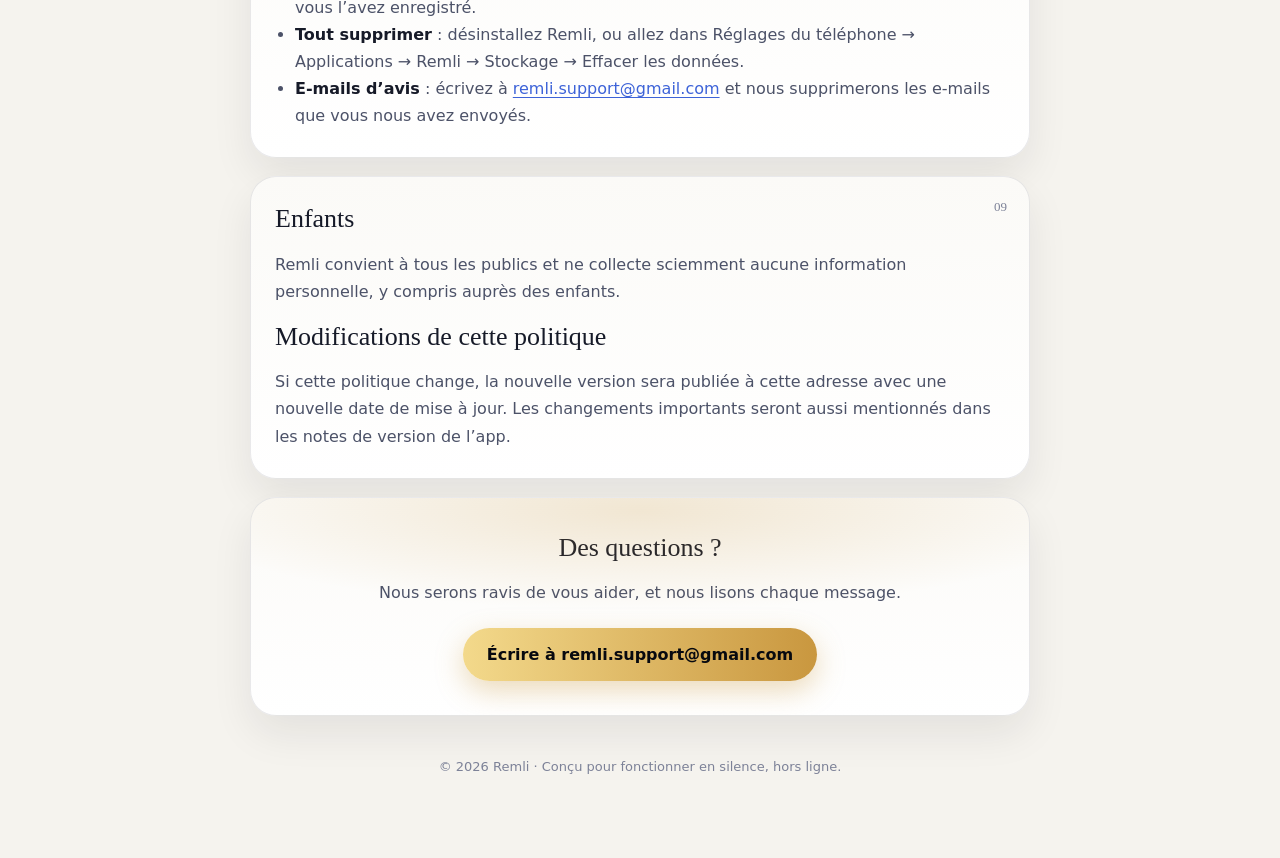
==== commit 2c1b012a: "Feedback & Support now lives directly in Settings Co-Authored-By: Claude Opus 5.5 <noreply@anthropic" ====
--- a/fr/index.html
+++ b/fr/index.html
@@ -134,7 +134,7 @@
   <section class="card reveal" aria-labelledby="feedback">
     <span class="num">06</span>
     <h2 id="feedback">E-mails d’avis</h2>
-    <p>Si vous choisissez <strong>Réglages → À propos de Remli → Avis et assistance</strong> puis Proposer une fonctionnalité, Signaler un bug ou Avis général, Remli ouvre votre propre app e-mail avec un brouillon adressé à <a href="mailto:remli.support@gmail.com">remli.support@gmail.com</a>. Le brouillon contient :</p>
+    <p>Si vous choisissez <strong>Réglages → Avis et assistance</strong> puis Proposer une fonctionnalité, Signaler un bug ou Avis général, Remli ouvre votre propre app e-mail avec un brouillon adressé à <a href="mailto:remli.support@gmail.com">remli.support@gmail.com</a>. Le brouillon contient :</p>
     <ul>
       <li>la version et le numéro de build de l’app,</li>
       <li>votre version d’Android,</li>
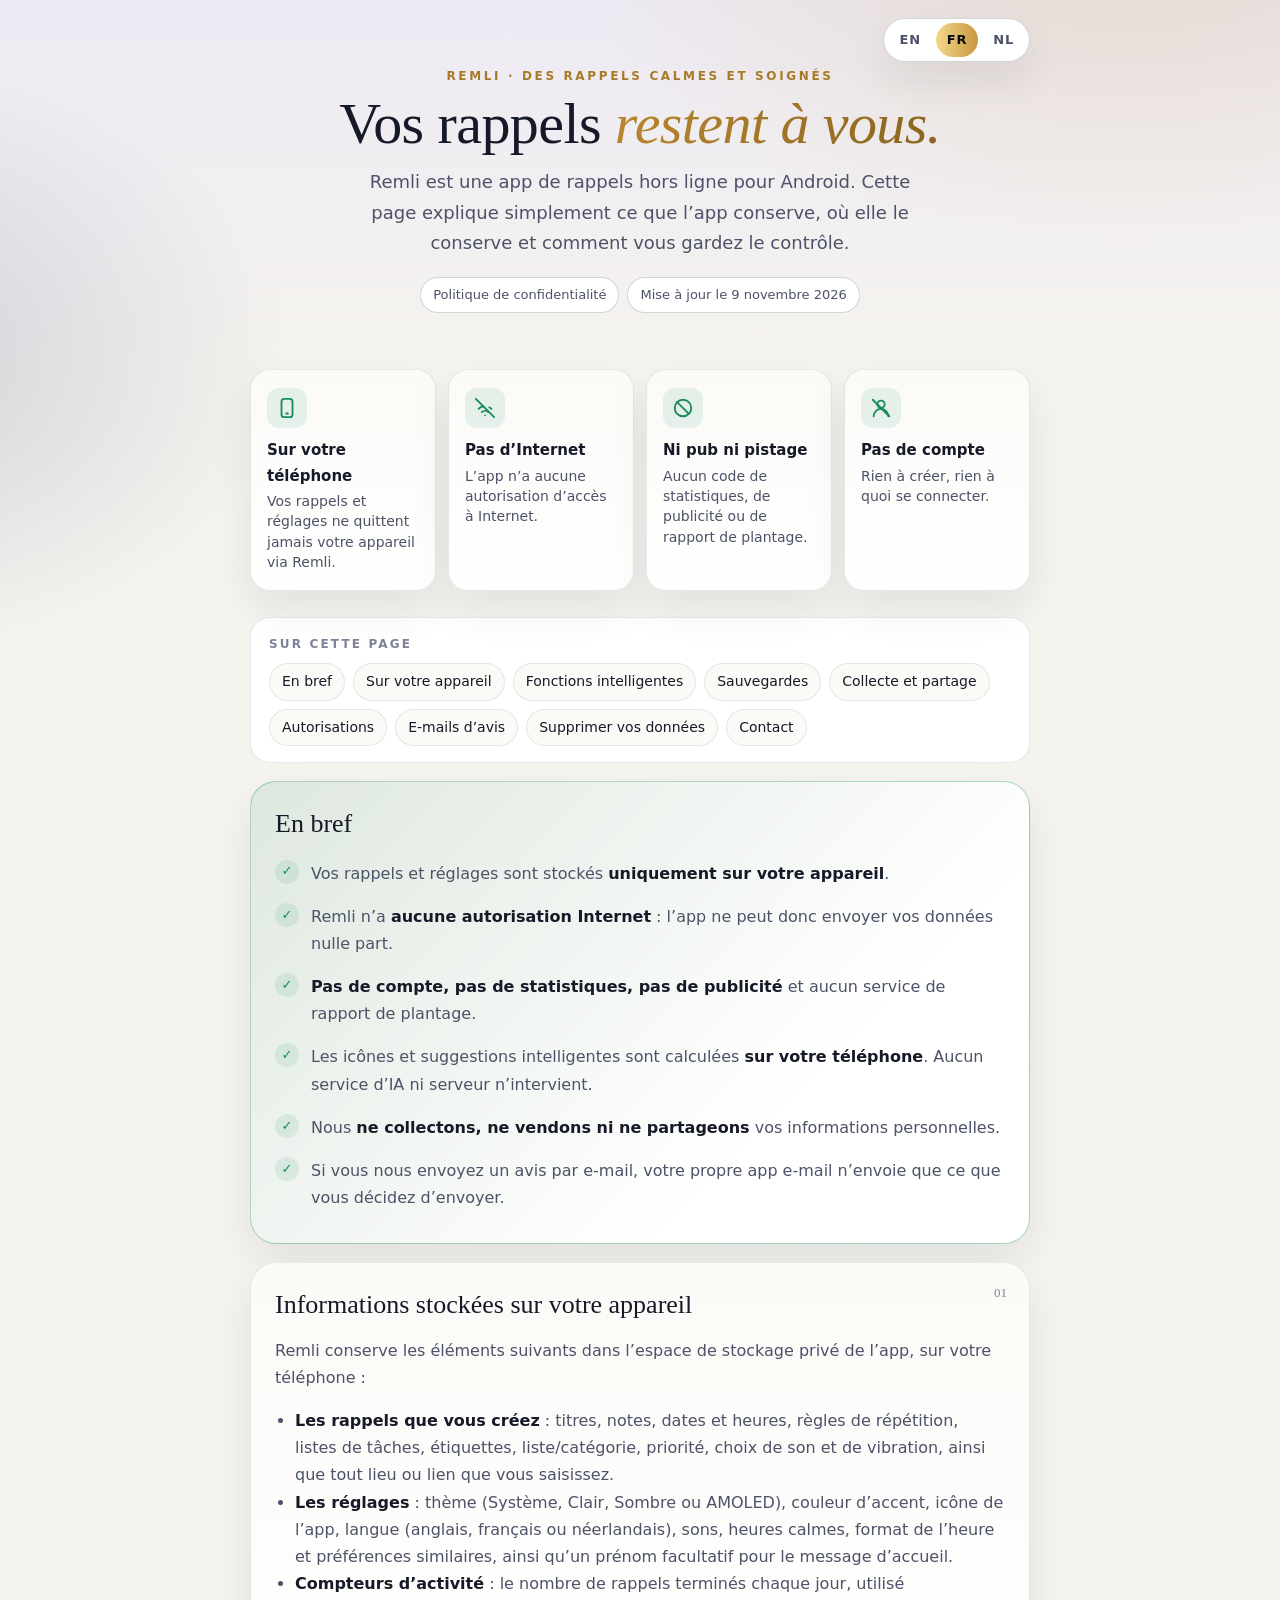
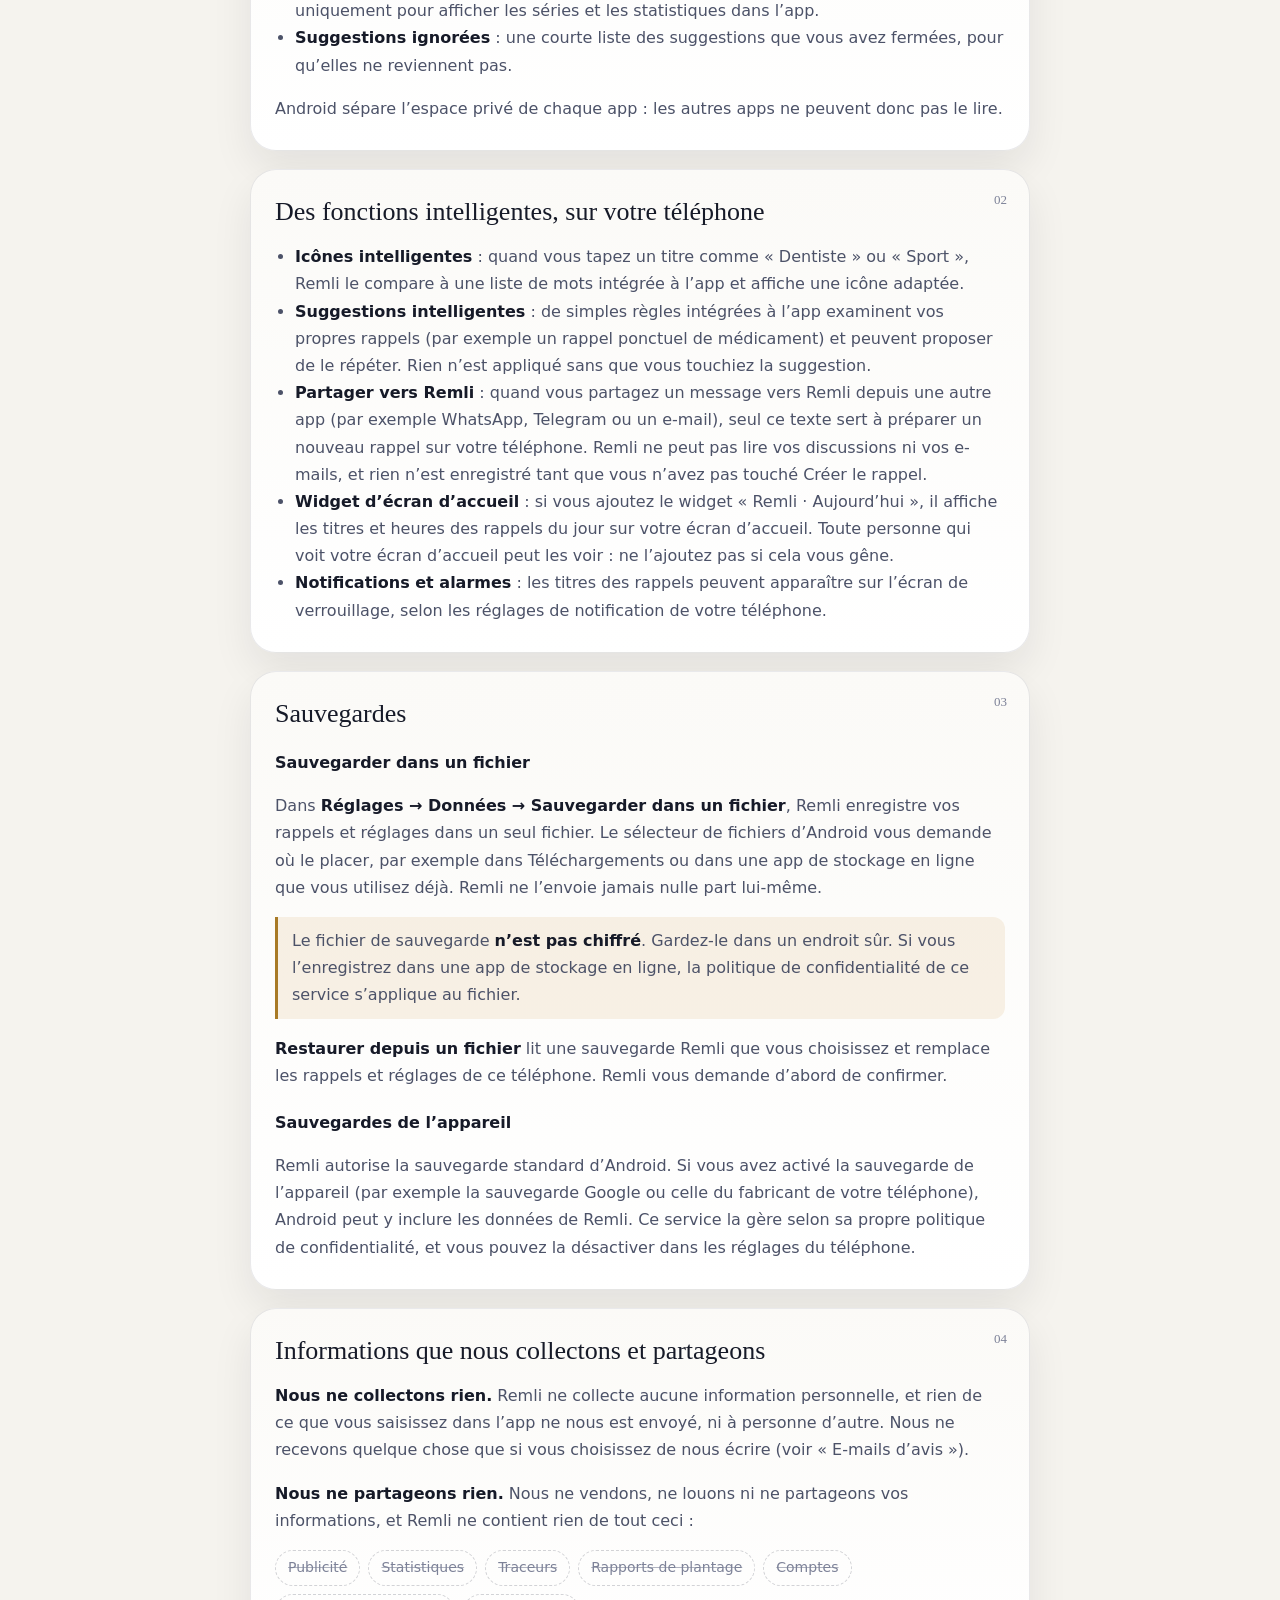
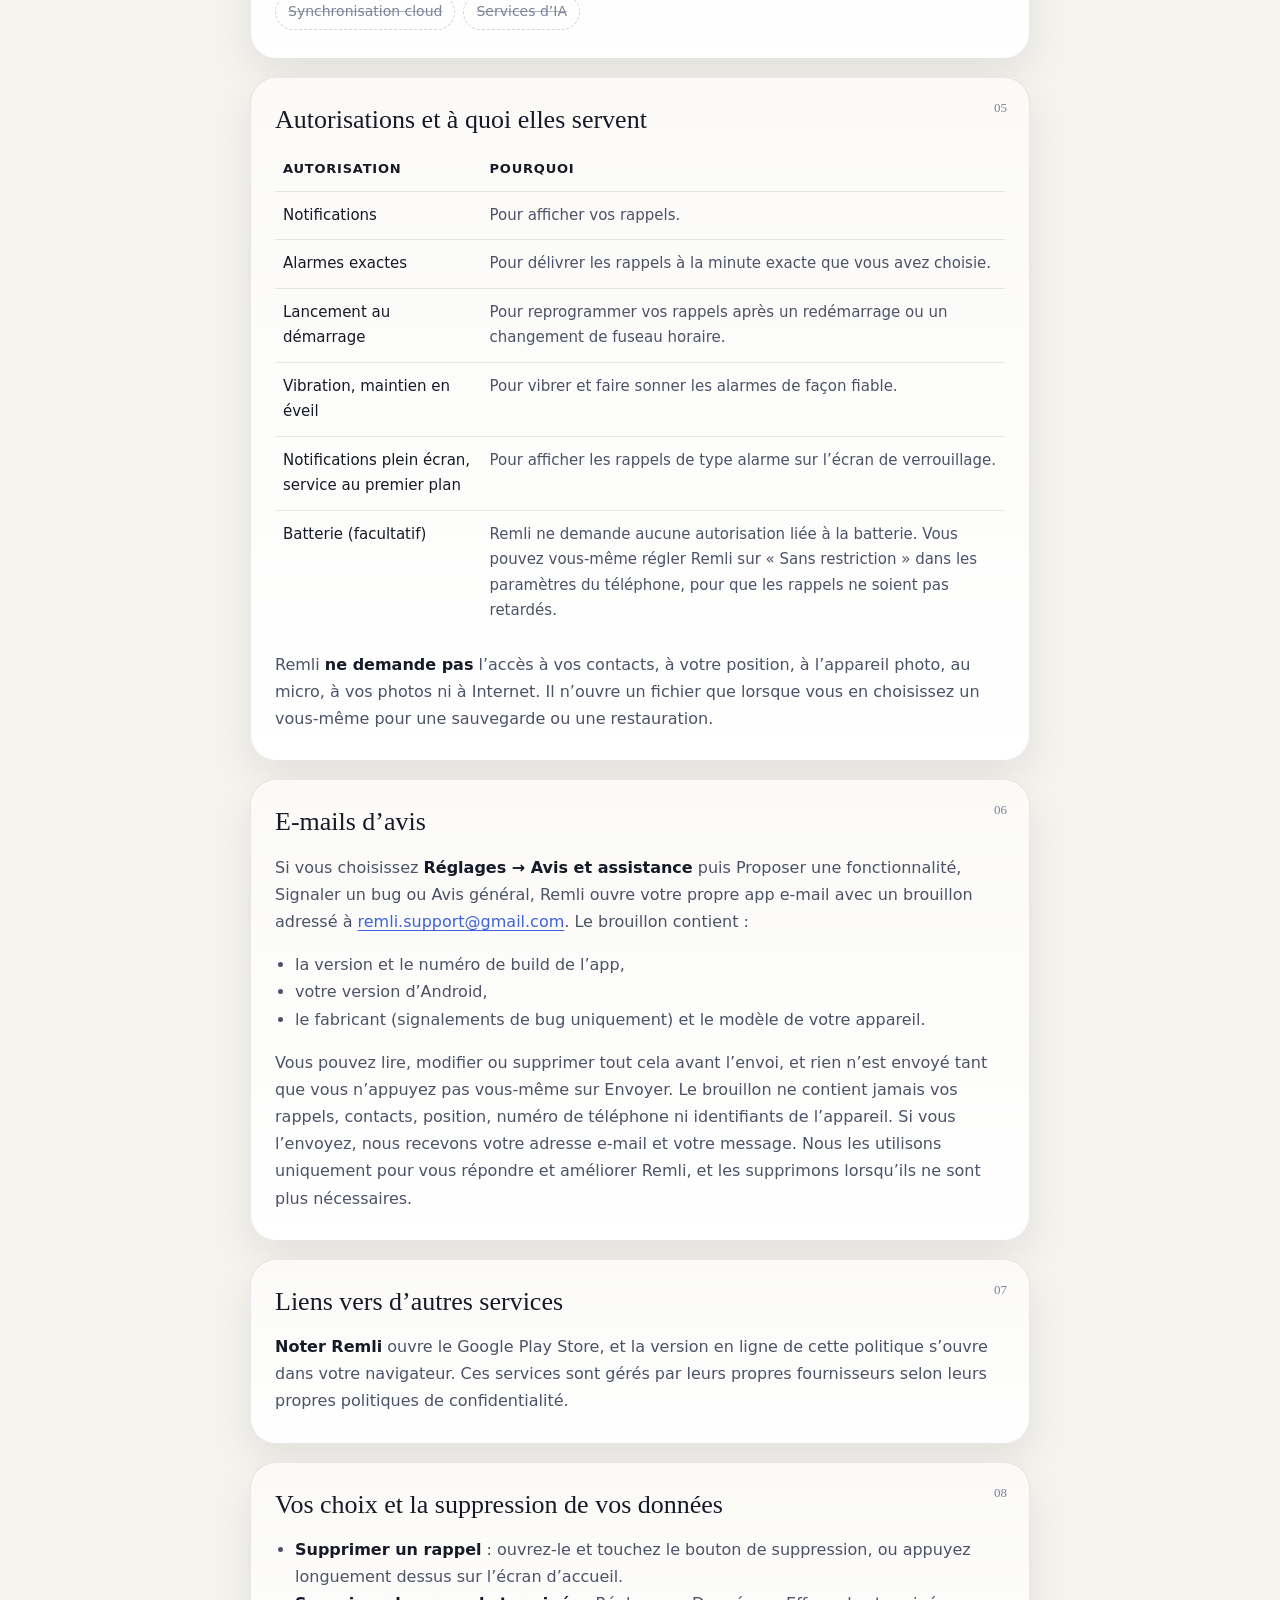
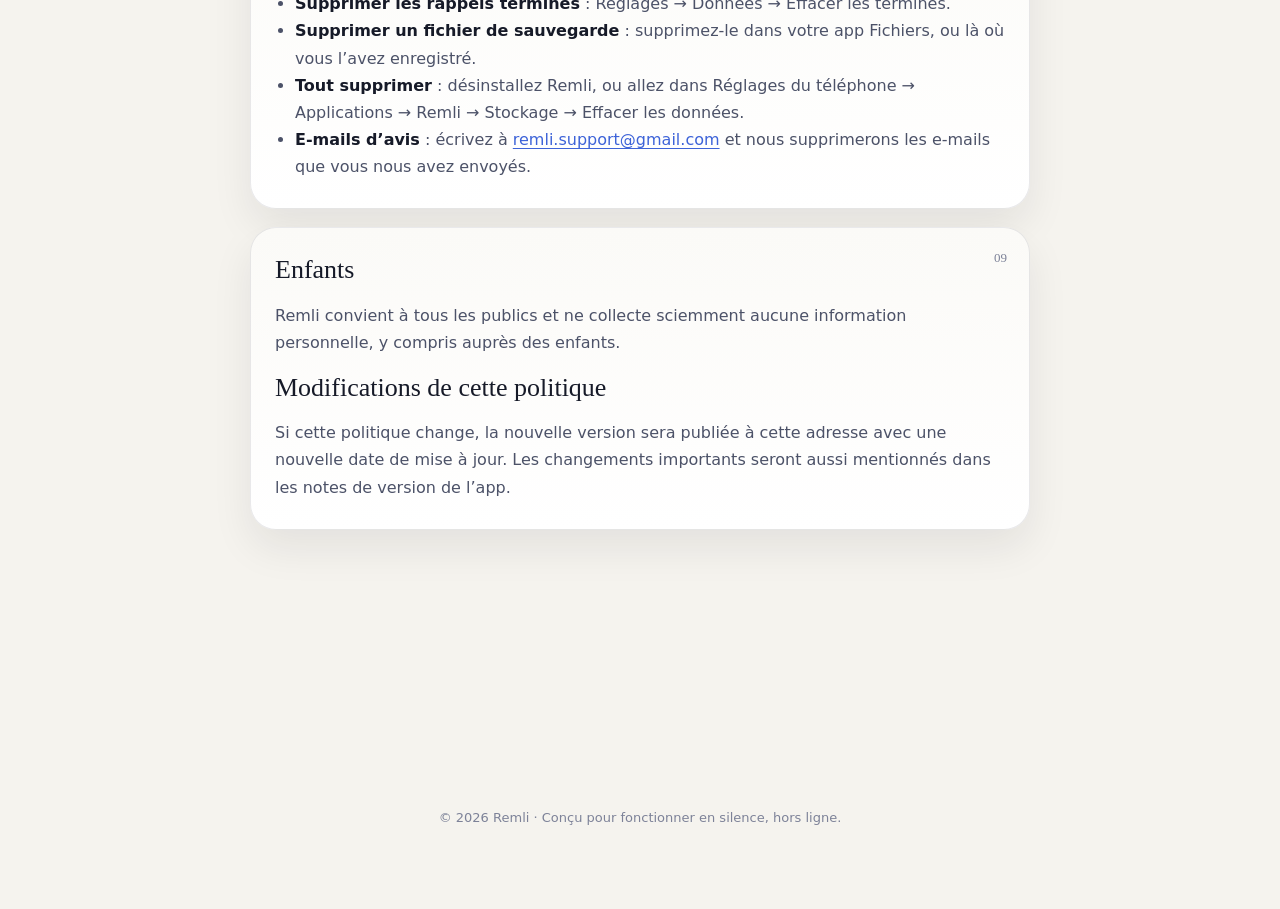
==== commit 25587957: "Permissions: Remli no longer asks to ignore battery optimisation; Unrestricted battery is a choice i" ====
--- a/fr/index.html
+++ b/fr/index.html
@@ -125,7 +125,7 @@
         <tr><td>Lancement au démarrage</td><td>Pour reprogrammer vos rappels après un redémarrage ou un changement de fuseau horaire.</td></tr>
         <tr><td>Vibration, maintien en éveil</td><td>Pour vibrer et faire sonner les alarmes de façon fiable.</td></tr>
         <tr><td>Notifications plein écran, service au premier plan</td><td>Pour afficher les rappels de type alarme sur l’écran de verrouillage.</td></tr>
-        <tr><td>Ignorer l’optimisation de la batterie (facultatif)</td><td>Pour éviter que le système ne retarde les rappels, si vous l’autorisez.</td></tr>
+        <tr><td>Batterie (facultatif)</td><td>Remli ne demande aucune autorisation liée à la batterie. Vous pouvez vous-même régler Remli sur « Sans restriction » dans les paramètres du téléphone, pour que les rappels ne soient pas retardés.</td></tr>
       </tbody>
     </table>
     <p>Remli <strong>ne demande pas</strong> l’accès à vos contacts, à votre position, à l’appareil photo, au micro, à vos photos ni à Internet. Il n’ouvre un fichier que lorsque vous en choisissez un vous-même pour une sauvegarde ou une restauration.</p>
